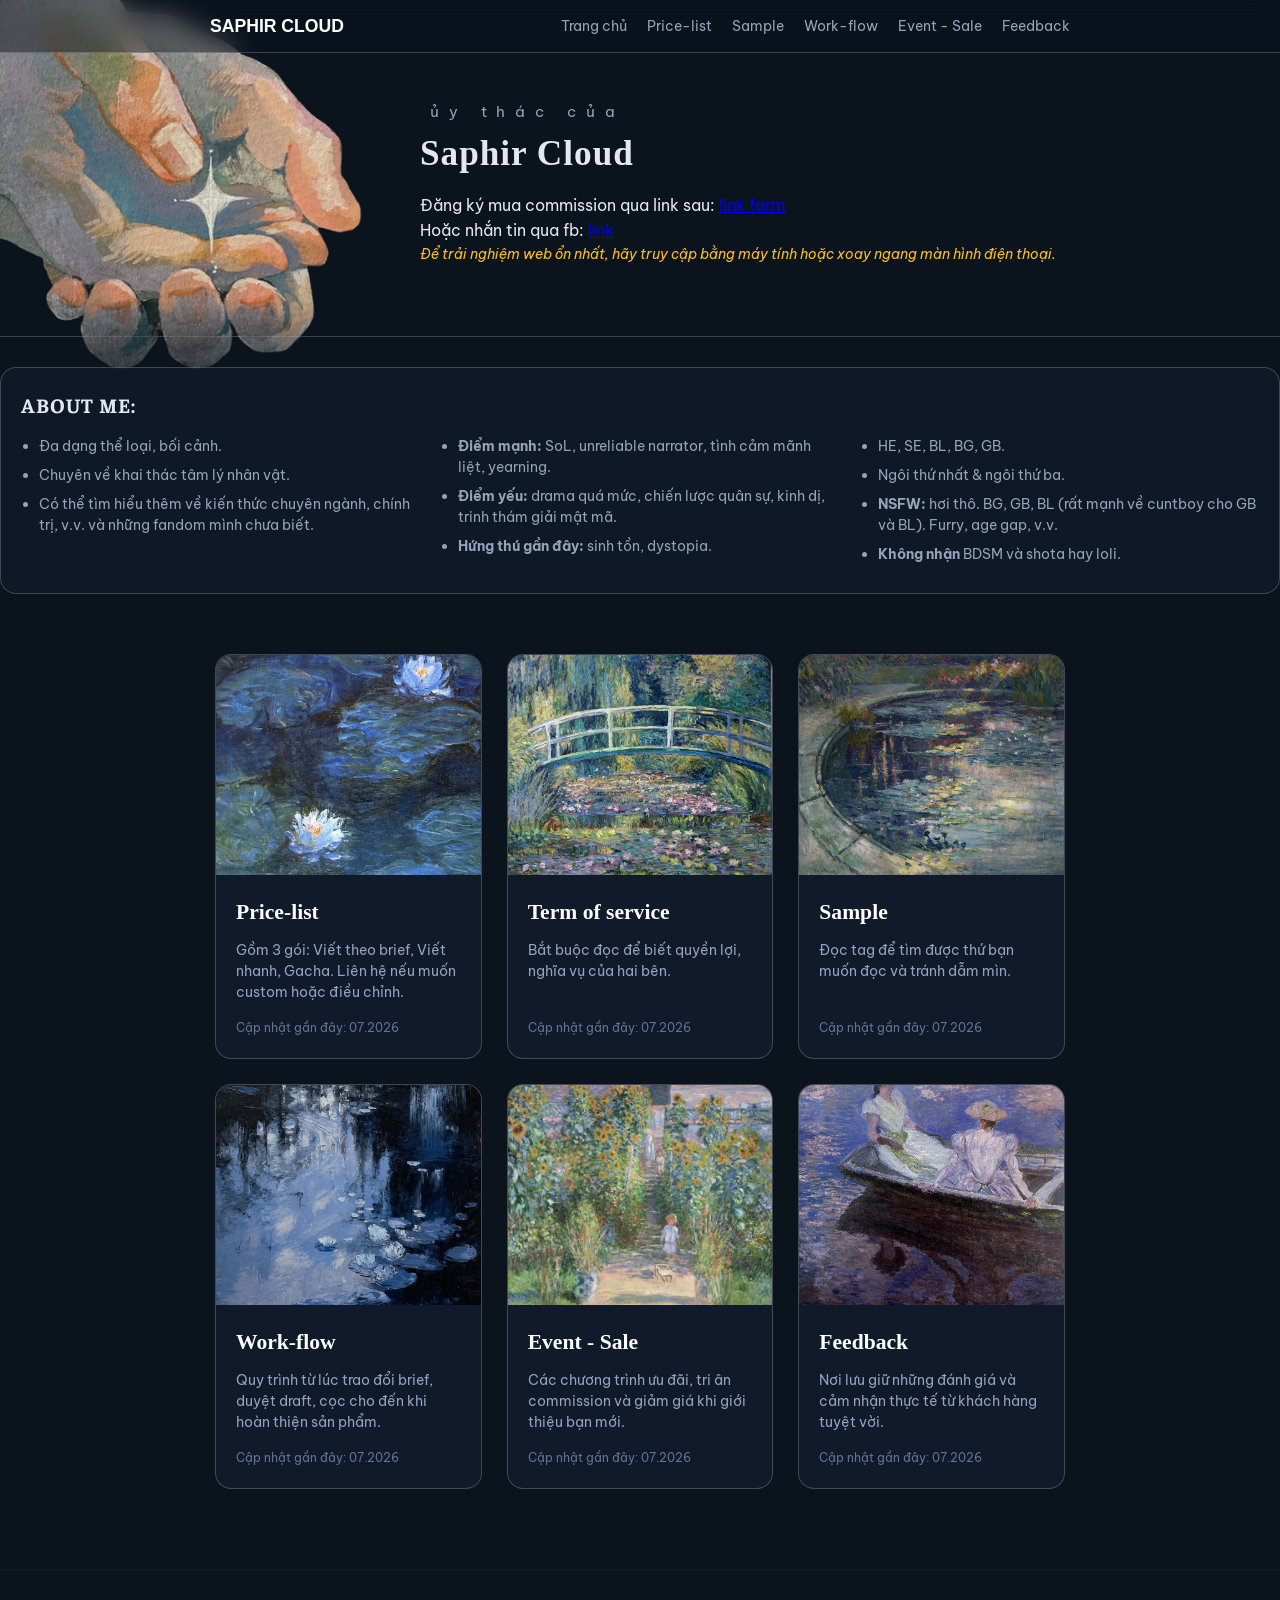
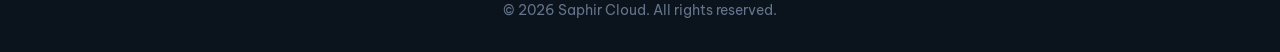
==== index.html @ f7b65ad0 "Update index.html" ====
<!DOCTYPE html>
<html lang="vi">
<head>
    <meta charset="UTF-8">
    <meta name="viewport" content="width=device-width, initial-scale=1.0">
    <title>Saphir Cloud</title>
    <!-- Nhúng Google Fonts cho Faustina và Be Vietnam Pro -->
    <link rel="preconnect" href="https://fonts.googleapis.com">
    <link rel="preconnect" href="https://fonts.gstatic.com" crossorigin>
    <link href="https://fonts.googleapis.com/css2?family=Be+Vietnam+Pro:ital,wght@0,300;0,400;0,500;0,700;1,400&family=Faustina:ital,wght@0,400;0,600;0,700;1,400&display=swap" rel="stylesheet">
    
    <link rel="stylesheet" href="css/style.css">
</head>
<body>

    <!-- THANH MENU CỐ ĐỊNH -->
    <nav class="top-navbar">
        <div class="nav-container">
            <a href="#hero" class="nav-logo">SAPHIR CLOUD</a>
            <ul class="nav-menu">
                <li><a href="#hero">Trang chủ</a></li>
                <li><a href="#price-list">Price-list</a></li>
                <li><a href="#sample">Sample</a></li>
                <li><a href="#workflow">Work-flow</a></li>
                <li><a href="#events">Event - Sale</a></li>
                <li><a href="#feedback">Feedback</a></li>
            </ul>
        </div>
    </nav>

    <!-- TRANG CHỦ & ABOUT ME -->
<!-- HERO SECTION -->
<header id="hero" class="hero-section">
    <div class="hero-grid-layout">
<div style="display: flex; align-items: flex-start; gap: 40px; margin-bottom: 30px;">
    
    <!-- ẢNH AVATAR: Gắn chặt góc trên bên trái, nguyên vẹn, nằm dưới menu mờ -->
    <div style="position: absolute; top: 0; left: 0; width: 400px; height: auto; z-index: 1; pointer-events: none;">
        <img src="assets/page1pic1.png" alt="Avatar" style="width: 100%; height: auto; display: block; object-fit: contain; object-position: top left; mask-image: linear-gradient(to bottom, rgba(0,0,0,1) 75%, rgba(0,0,0,0)); -webkit-mask-image: linear-gradient(to bottom, rgba(0,0,0,1) 75%, rgba(0,0,0,0));">
    </div>
    <!-- NỘI DUNG CHỮ & BỐ CỤC: Dịch sang phải và thu gọn chiều cao header -->
    <div class="hero-grid-layout" style="display: flex; align-items: flex-start; position: relative; z-index: 2; margin-bottom: 10;">
    <!-- NỘI DUNG CHỮ: Đẩy lệch sang phải để nhường chỗ cho ảnh -->
    <div class="hero-grid-layout" style="display: flex; align-items: flex-start; position: relative; z-index: 2;">
        
        <!-- Khoảng trống đẩy chữ sang phải -->
        <div style="flex-shrink: 0; width:400px;"></div>

        <!-- Cột nội dung tiêu đề -->
        <div class="hero-content-column" style="flex-grow: 1; text-align: left;">
            <h2 class="sub-brand-title">ủy thác của</h2>
            <h1 class="brand-title">Saphir Cloud</h1>
            
            <div class="intro-note-box">
                <p>Đăng ký mua commission qua link sau: <a href="https://forms.gle/2bnuVkweP3DQhs2P9" target="_blank">link form</a></p>
                <p>Hoặc nhắn tin qua fb: <a href="https://web.facebook.com/lam.diep.71271466" target="_blank">link</a></p>
                <p class="highlight-note">Để trải nghiệm web ổn nhất, hãy truy cập bằng máy tính hoặc xoay ngang màn hình điện thoại.</p>
            </div>
        </div>
    </div>
</header>
            <!-- PHẦN ABOUT ME CHIA 3 CỘT (NẰM DƯỚI NGAY NGẮN) -->
    <div class="about-me-section">
                <h2 class="about-title">ABOUT ME:</h2>
                <div class="about-grid-3">
                    <div class="about-column">
                <ul>
                    <li>Đa dạng thể loại, bối cảnh.</li>
                    <li>Chuyên về khai thác tâm lý nhân vật.</li>
                    <li>Có thể tìm hiểu thêm về kiến thức chuyên ngành, chính trị, v.v. và những fandom mình chưa biết.</li>
                </ul>
                    </div>
                <!-- Cột 2 -->
                    <div class="about-column">
                <ul>
                    <li><strong>Điểm mạnh:</strong> SoL, unreliable narrator, tình cảm mãnh liệt, yearning.</li>
                    <li><strong>Điểm yếu:</strong> drama quá mức, chiến lược quân sự, kinh dị, trinh thám giải mật mã.</li>
                    <li><strong>Hứng thú gần đây:</strong> sinh tồn, dystopia.</li>
                </ul>
                    </div>
                    <div class="about-column">
                        <ul>
                    <li>HE, SE, BL, BG, GB.</li>
                    <li>Ngôi thứ nhất & ngôi thứ ba.</li>
                    <li><strong>NSFW:</strong> hơi thô. BG, GB, BL (rất mạnh về cuntboy cho GB và BL). Furry, age gap, v.v.</li>
                    <li><strong>Không nhận</strong> BDSM và shota hay loli.</li>
                </ul>
                    </div>
                </div>
            </div>
        </section>

<section id="menu-cards" class="container section-padding">
    <div class="cards-grid">
        
        <!-- Ô 1: Price-list -->
        <div class="card-item" onclick="scrollToSection('price-list')">
            <div class="card-image-box">
                <img src="assets/page2pic1.png" alt="Price-list">
            </div>
            <div class="card-text">
                <h2>Price-list</h2>
                <p>Gồm 3 gói: Viết theo brief, Viết nhanh, Gacha. Liên hệ nếu muốn custom hoặc điều chỉnh.</p>
                <span class="update-time">Cập nhật gần đây: 07.2026</span>
            </div>
        </div>

        <!-- Ô 2: Term of Service -->
        <a href="https://docs.google.com/document/d/10jbHYUmjjnzo12gLv8v0C8bQU42PpOwq/edit?usp=sharing&ouid=112603152034429805516&rtpof=true&sd=true" target="_blank" class="card-item card-link">
            <div class="card-image-box">
                <img src="assets/page2pic2.png" alt="Term of Service">
            </div>
            <div class="card-text">
                <h2>Term of service</h2>
                <p>Bắt buộc đọc để biết quyền lợi, nghĩa vụ của hai bên.</p>
                <span class="update-time">Cập nhật gần đây: 07.2026</span>
            </div>
        </a>

        <!-- Ô 3: Sample (Chuyển hướng sang trang con hoặc neo tới phần sample) -->
        <a href="sample.html" class="card-item card-link">
            <div class="card-image-box">
                <img src="assets/page2pic3.png" alt="Sample">
            </div>
            <div class="card-text">
                <h2>Sample</h2>
                <p>Đọc tag để tìm được thứ bạn muốn đọc và tránh dẫm mìn.</p>
                <span class="update-time">Cập nhật gần đây: 07.2026</span>
            </div>
        </a>

        <!-- Ô 4: Work-flow -->
        <div class="card-item" onclick="scrollToSection('workflow')">
            <div class="card-image-box">
                <img src="assets/page12pic1.png" alt="Work-flow">
            </div>
            <div class="card-text">
                <h2>Work-flow</h2>
                <p>Quy trình từ lúc trao đổi brief, duyệt draft, cọc cho đến khi hoàn thiện sản phẩm.</p>
                <span class="update-time">Cập nhật gần đây: 07.2026</span>
            </div>
        </div>

        <!-- Ô 5: Event - Sale -->
        <div class="card-item" onclick="scrollToSection('events')">
            <div class="card-image-box">
                <img src="assets/page12pic2.png" alt="Event - Sale">
            </div>
            <div class="card-text">
                <h2>Event - Sale</h2>
                <p>Các chương trình ưu đãi, tri ân commission và giảm giá khi giới thiệu bạn mới.</p>
                <span class="update-time">Cập nhật gần đây: 07.2026</span>
            </div>
        </div>

        <!-- Ô 6: Feedback -->
        <div class="card-item" onclick="scrollToSection('feedback')">
            <div class="card-image-box">
                <img src="assets/page12pic3.png" alt="Feedback">
            </div>
            <div class="card-text">
                <h2>Feedback</h2>
                <p>Nơi lưu giữ những đánh giá và cảm nhận thực tế từ khách hàng tuyệt vời.</p>
                <span class="update-time">Cập nhật gần đây: 07.2026</span>
            </div>
        </div>

    </div>
</section>

    <!-- FOOTER -->
    <footer>
        <p>&copy; 2026 Saphir Cloud. All rights reserved.</p>
    </footer>

</body>
</html>
---- css/style.css ----
/* ĐĂNG KÝ PHÔNG CHỮ */
@font-face {
    font-family: 'Blode Starkly';
    src: url('assets/fonts/Blodestarkly-Regular.ttf') format('truetype'); /* Thay đổi đường dẫn file font nếu bạn lưu ở thư mục khác */
    font-weight: normal;
    font-style: normal;
}

:root {
    --bg-color: #0b131d;
    --card-bg: rgba(20, 30, 48, 0.75);
    --border-color: rgba(255, 255, 255, 0.2);
    --text-color: #e2e8f0;
    --text-muted: #94a3b8;
}

* {
    box-sizing: border-box;
    margin: 0;
    padding: 0;
}

body {
    background-color: var(--bg-color);
    background-image: linear-gradient(rgba(11, 19, 29, 0.85), rgba(11, 19, 29, 0.95)), url('assets/images/background.jpg');
    background-size: cover;
    background-attachment: fixed;
    background-position: center;
    color: var(--text-color);
    /* Phông chữ mô tả chi tiết: Be Vietnam Pro */
    font-family: 'Be Vietnam Pro', sans-serif;
    line-height: 1.6;
    scroll-behavior: smooth;
    padding-top: 60px;
}

/* TIÊU ĐỀ LỚN: Phông Blode Starkly */
h1, .brand-title, .card-text h2 {
    font-family: 'Blode Starkly', 'Cinzel', serif;
}

/* TIÊU ĐỀ PHỤ: Phông Faustina */
h2, h3, .section-heading, .about-title {
    font-family: 'Faustina', serif;
}
/* Khung chứa cụm tiêu đề để căn giữa */
.brand-group {
    display: inline-block;
    text-align: center;
    margin-bottom: 15px;
}

/* Chữ "ủy thác của" viết thường, giãn chữ tự động */
.sub-brand-title {
    font-family: 'Be Vietnam Pro', sans-serif;
    font-size: 0.95rem;
    font-weight: 400;
    text-transform: lowercase;
    letter-spacing: 0.65em; /* Tăng giảm thông số này để độ dài khớp hoàn hảo với chữ Saphir Cloud bên dưới */
    display: block;
    color: var(--text-muted);
    margin-bottom: 2px;
    padding-left: 0.65em; /* Bù trừ khoảng trống do letter-spacing tạo ra ở cuối dòng */
}

/* Tiêu đề chính bắt buộc nhận font Blode Starkly */
.brand-title {
    font-family: 'Blode Starkly', serif;
    font-size: 2.3rem;
    font-weight: normal;
    letter-spacing: 1px;
}
/* THANH MENU CỐ ĐỊNH */
.top-navbar {
    position: fixed;
    top: 0;
    left: 0;
    width: 100%;
    background: rgba(11, 19, 29, 0.45);
    backdrop-filter: blur(12px);
    -webkit-backdrop-filter: blur(12px); /* Hỗ trợ cho Safari */
    border-bottom: 1px solid var(--border-color);
    z-index: 1000;
}

.nav-container {
    max-width: 900px;
    margin: 0 auto;
    padding: 12px 20px;
    display: flex;
    justify-content: space-between;
    align-items: center;
}

.nav-logo {
    color: #ffffff;
    font-weight: 700;
    text-decoration: none;
    font-size: 1.1rem;
    font-family: 'Blode Starkly', sans-serif;
}

.nav-menu {
    display: flex;
    list-style: none;
    gap: 20px;
}

.nav-menu li a {
    color: var(--text-muted);
    text-decoration: none;
    font-size: 0.9rem;
    transition: color 0.3s ease;
}

.nav-menu li a:hover {
    color: #ffffff;
}

/* CONTAINER */
.container {
    max-width: 850px;
    margin: 0 auto;
    padding: 0 20px;
}

.section-padding {
    padding: 40px 0;
}

/* HERO SECTION & AVATAR BÊN TRÁI */
.hero-section {
    padding: 40px 20px;
    border-bottom: 1px solid var(--border-color);
    margin-bottom: 30px;
}

.hero-top-row {
    display: flex;
    align-items: flex-start;
    gap: 25px;
    margin-bottom: 30px;
}

.avatar-container {
    width: 120px;
    height: 120px;
    flex-shrink: 0;
    border-radius: 16px;
    overflow: hidden;
    border: 0px solid var(--border-color);
    box-shadow: 0 8px 32px rgba(0, 0, 0, 0.3);
}

.avatar-img {
    width: 100%;
    height: 100%;
    object-fit: cover;
}

.hero-header-text {
    flex-grow: 1;
}

.brand-title {
    font-size: 2.2rem;
    font-weight: 700;
    margin-bottom: 10px;
    letter-spacing: 1px;
}

.intro-links {
    font-size: 0.95rem;
    color: var(--text-muted);
    margin-bottom: 10px;
}

.intro-links a {
    color: #60a5fa;
    text-decoration: underline;
}

.highlight-note {
    font-size: 0.85rem;
    color: #fbbf24;
    font-style: italic;
}

/* ABOUT ME CHIA 3 CỘT */
.about-me-section {
    background: rgba(20, 30, 48, 0.5);
    border: 1px solid var(--border-color);
    border-radius: 16px;
    padding: 20px;
    backdrop-filter: blur(10px);
}

.about-title {
    font-size: 1.3rem;
    margin-bottom: 15px;
    letter-spacing: 1px;
}

.about-grid-3 {
    display: grid;
    grid-template-columns: repeat(3, 1fr);
    gap: 20px;
}

.about-column ul {
    list-style-type: disc;
    padding-left: 18px;
    font-size: 0.88rem;
    color: var(--text-muted);
    line-height: 1.5;
}

.about-column li {
    margin-bottom: 8px;
}

@media (max-width: 768px) {
    .hero-top-row {
        flex-direction: column;
        align-items: center;
        text-align: center;
    }
    .about-grid-3 {
        grid-template-columns: 1fr;
    }
}

/* Khối chứa 6 ô card thành hình chữ nhật đứng (3 cột trên máy tính) */
.cards-grid {
    display: grid;
    grid-template-columns: repeat(3, 1fr);
    gap: 25px;
    margin-top: 20px;
}

/* Kiểu dáng cho từng ô card đứng */
.card-item {
    background: var(--card-bg, rgba(20, 30, 48, 0.8));
    border: 1px solid var(--border-color, rgba(255, 255, 255, 0.2));
    border-radius: 16px;
    overflow: hidden;
    cursor: pointer;
    text-decoration: none;
    color: inherit;
    display: flex;
    flex-direction: column;
    transition: transform 0.3s ease, border-color 0.3s ease, box-shadow 0.3s ease;
    backdrop-filter: blur(10px);
}

.card-item:hover {
    transform: translateY(-6px);
    border-color: rgba(255, 255, 255, 0.5);
    box-shadow: 0 10px 25px rgba(0, 0, 0, 0.4);
}

/* Khung hình ảnh ở nửa trên card (tỉ lệ chiều cao cố định để tạo hình chữ nhật đứng) */
.card-image-box {
    width: 100%;
    height: 220px; 
    overflow: hidden;
}

.img-placeholder, .card-image-box img {
    width: 100%;
    height: 100%;
    object-fit: cover;
    background-size: cover;
    background-position: center;
    transition: transform 0.5s ease;
}

.card-item:hover .img-placeholder, 
.card-item:hover .card-image-box img {
    transform: scale(1.05);
}

/* Phần chữ ở nửa dưới card */
.card-text {
    padding: 20px;
    display: flex;
    flex-direction: column;
    flex-grow: 1;
    justify-content: space-between;
}

.card-text h2 {
    font-size: 1.35rem;
    margin-bottom: 10px;
    font-family: 'Cinzel', serif;
    color: #fff;
}

.card-text p {
    color: var(--text-muted, #94a3b8);
    font-size: 0.88rem;
    margin-bottom: 15px;
    line-height: 1.5;
}

.update-time {
    font-size: 0.78rem;
    color: #64748b;
    margin-top: auto;
}

/* Responsive cho màn hình nhỏ (Tablet và Mobile) */
@media(max-width: 900px) {
    .cards-grid {
        grid-template-columns: repeat(2, 1fr);
    }
}

@media(max-width: 600px) {
    .cards-grid {
        grid-template-columns: 1fr;
    }
}
/* CÁC Ô CON CỦA SAMPLE */
.card-item-group {
    background: var(--card-bg);
    border: 1px solid var(--border-color);
    border-radius: 16px;
    padding: 15px;
    backdrop-filter: blur(10px);
}

.card-item-group .card-item {
    border: none;
    background: transparent;
}

.sample-sub-grid {
    display: grid;
    grid-template-columns: repeat(3, 1fr);
    gap: 10px;
    margin-top: 10px;
    padding-top: 10px;
    border-top: 1px dashed var(--border-color);
}

.sub-card {
    background: rgba(255, 255, 255, 0.05);
    border: 1px solid var(--border-color);
    border-radius: 10px;
    text-align: center;
    padding: 10px;
    font-size: 0.85rem;
    font-weight: 500;
    cursor: pointer;
    transition: background 0.2s ease;
}

.sub-card:hover {
    background: rgba(255, 255, 255, 0.15);
}

/* FOOTER */
footer {
    text-align: center;
    padding: 30px 20px;
    color: #64748b;
    font-size: 0.85rem;
    border-top: 1px solid rgba(255, 255, 255, 0.05);
    margin-top: 40px;
}
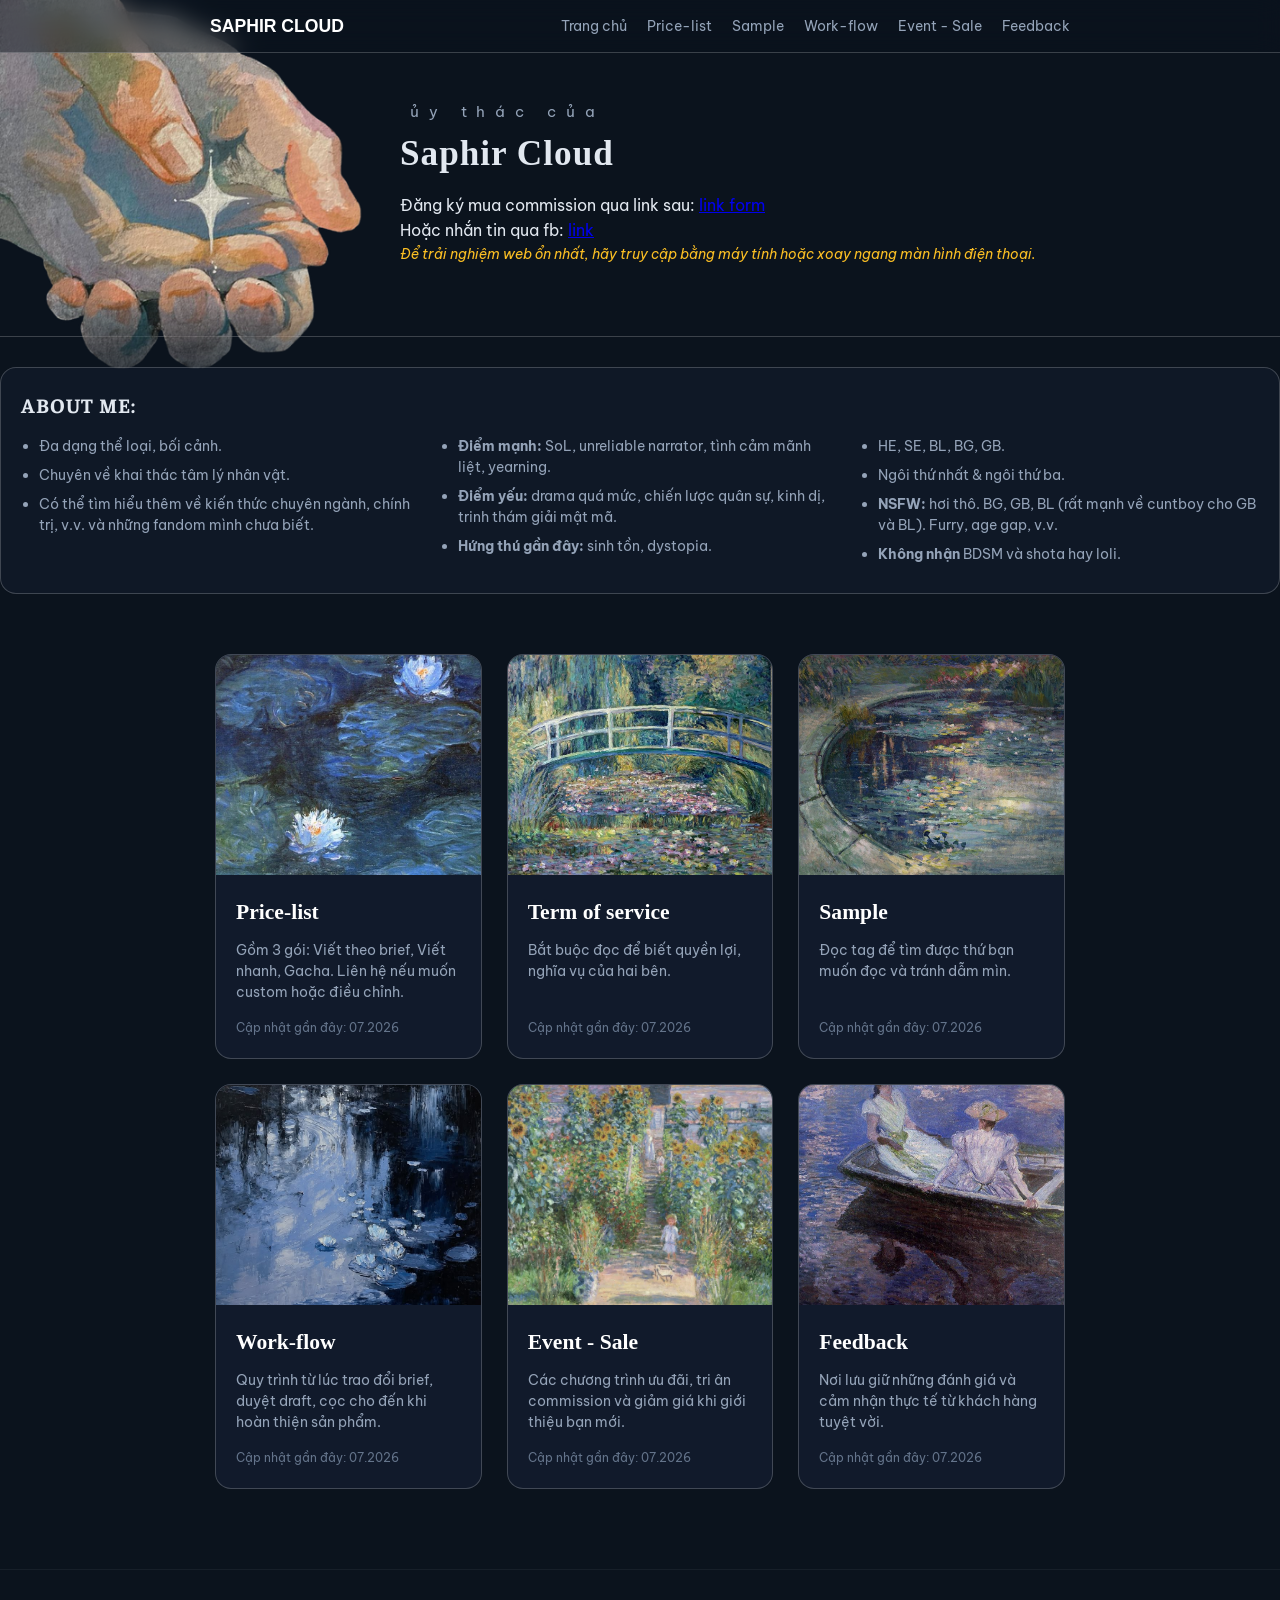
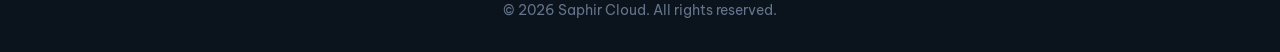
==== commit 6d75f1b7: "Update index.html" ====
--- a/index.html
+++ b/index.html
@@ -39,12 +39,12 @@
         <img src="assets/page1pic1.png" alt="Avatar" style="width: 100%; height: auto; display: block; object-fit: contain; object-position: top left; mask-image: linear-gradient(to bottom, rgba(0,0,0,1) 75%, rgba(0,0,0,0)); -webkit-mask-image: linear-gradient(to bottom, rgba(0,0,0,1) 75%, rgba(0,0,0,0));">
     </div>
     <!-- NỘI DUNG CHỮ & BỐ CỤC: Dịch sang phải và thu gọn chiều cao header -->
-    <div class="hero-grid-layout" style="display: flex; align-items: flex-start; position: relative; z-index: 2; margin-bottom: 10;">
+    <div class="hero-grid-layout" style="display: flex; align-items: flex-start; position: relative; z-index: 2; margin-bottom: 18;">
     <!-- NỘI DUNG CHỮ: Đẩy lệch sang phải để nhường chỗ cho ảnh -->
     <div class="hero-grid-layout" style="display: flex; align-items: flex-start; position: relative; z-index: 2;">
         
         <!-- Khoảng trống đẩy chữ sang phải -->
-        <div style="flex-shrink: 0; width:400px;"></div>
+        <div style="flex-shrink: 0; width:380px;"></div>
 
         <!-- Cột nội dung tiêu đề -->
         <div class="hero-content-column" style="flex-grow: 1; text-align: left;">
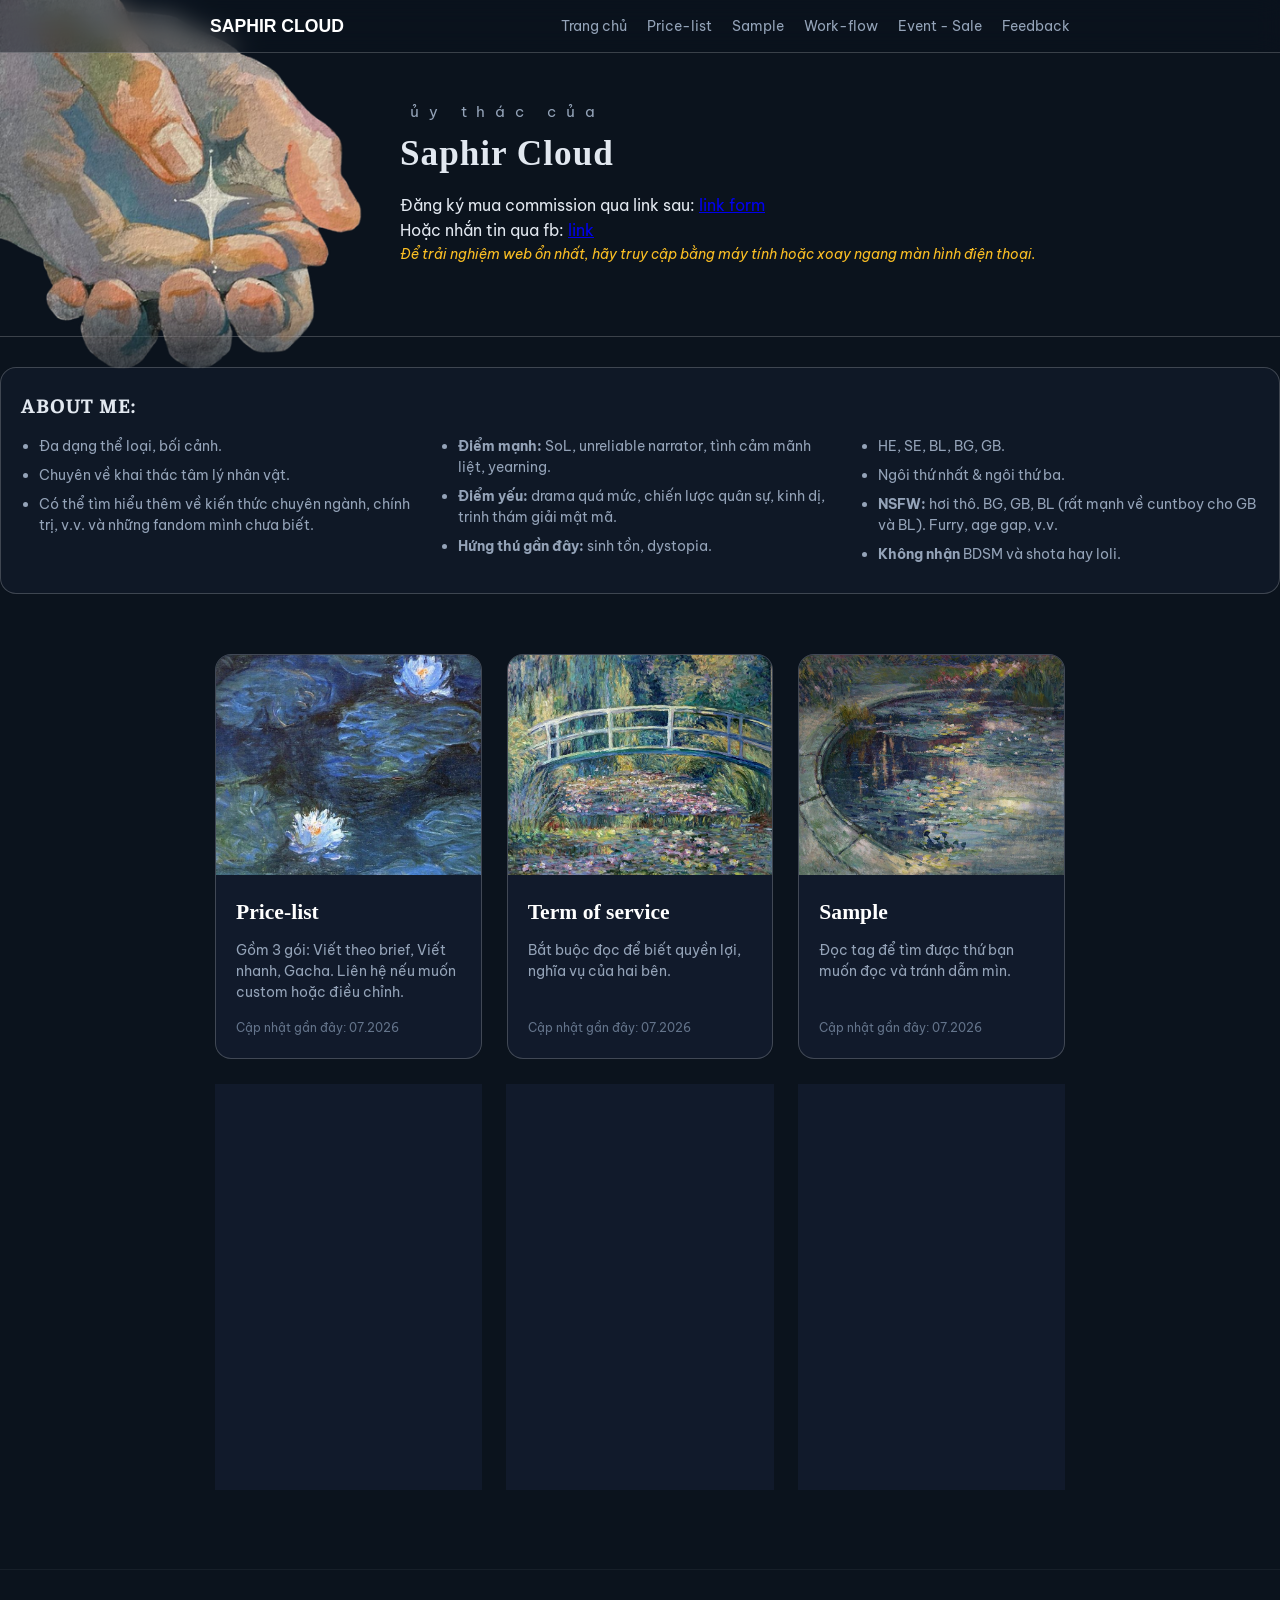
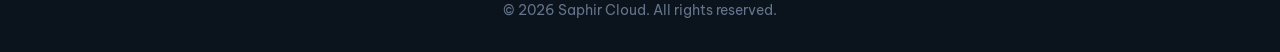
==== commit 4f4305e2: "Update index.html" ====
--- a/index.html
+++ b/index.html
@@ -39,7 +39,7 @@
         <img src="assets/page1pic1.png" alt="Avatar" style="width: 100%; height: auto; display: block; object-fit: contain; object-position: top left; mask-image: linear-gradient(to bottom, rgba(0,0,0,1) 75%, rgba(0,0,0,0)); -webkit-mask-image: linear-gradient(to bottom, rgba(0,0,0,1) 75%, rgba(0,0,0,0));">
     </div>
     <!-- NỘI DUNG CHỮ & BỐ CỤC: Dịch sang phải và thu gọn chiều cao header -->
-    <div class="hero-grid-layout" style="display: flex; align-items: flex-start; position: relative; z-index: 2; margin-bottom: 18;">
+    <div class="hero-grid-layout" style="display: flex; align-items: flex-start; position: relative; z-index: 2; margin-bottom: 29;">
     <!-- NỘI DUNG CHỮ: Đẩy lệch sang phải để nhường chỗ cho ảnh -->
     <div class="hero-grid-layout" style="display: flex; align-items: flex-start; position: relative; z-index: 2;">
         
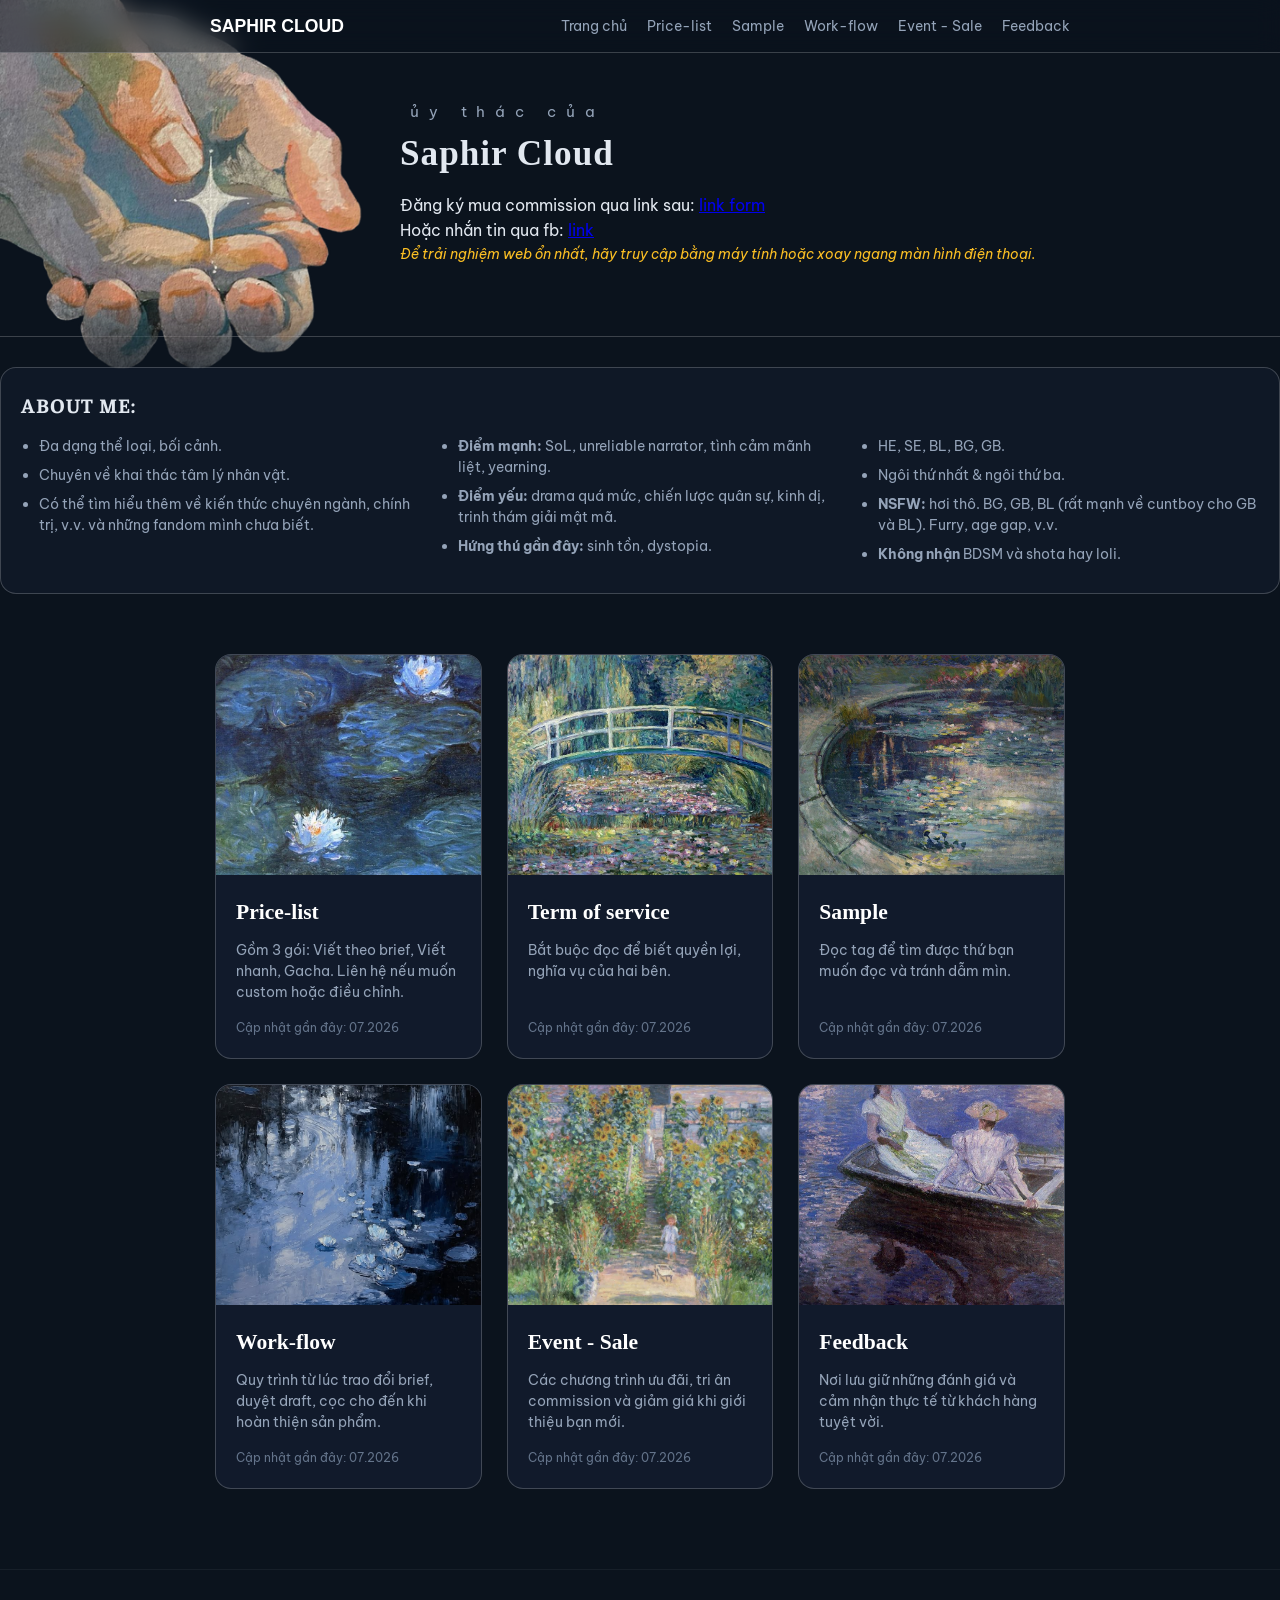
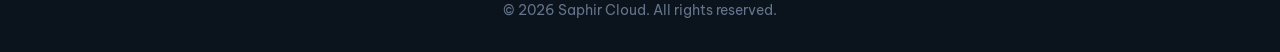
==== commit 2fae02e6: "Update index.html" ====
--- a/index.html
+++ b/index.html
@@ -35,7 +35,7 @@
 <div style="display: flex; align-items: flex-start; gap: 40px; margin-bottom: 30px;">
     
     <!-- ẢNH AVATAR: Gắn chặt góc trên bên trái, nguyên vẹn, nằm dưới menu mờ -->
-    <div style="position: absolute; top: 0; left: 0; width: 400px; height: auto; z-index: 1; pointer-events: none;">
+    <div style="position: absolute; top: 0; left: 0; width: 400px; height: 400px; z-index: 1; pointer-events: none;">
         <img src="assets/page1pic1.png" alt="Avatar" style="width: 100%; height: auto; display: block; object-fit: contain; object-position: top left; mask-image: linear-gradient(to bottom, rgba(0,0,0,1) 75%, rgba(0,0,0,0)); -webkit-mask-image: linear-gradient(to bottom, rgba(0,0,0,1) 75%, rgba(0,0,0,0));">
     </div>
     <!-- NỘI DUNG CHỮ & BỐ CỤC: Dịch sang phải và thu gọn chiều cao header -->
